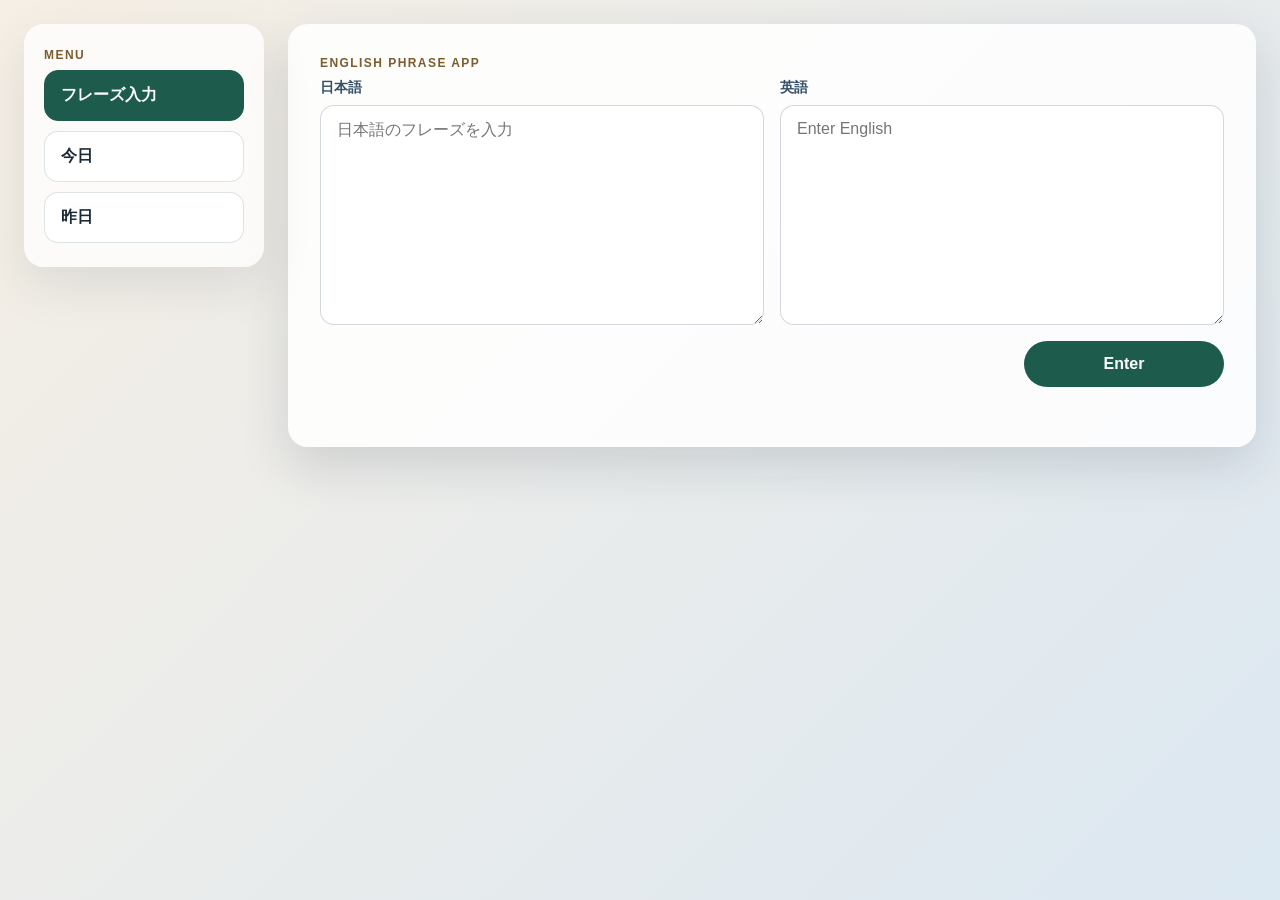
==== frontend/index.html @ 0d5b92e1 "レイアウト調整とリファクタリング" ====
<!DOCTYPE html>
<html lang="ja">
  <head>
    <meta charset="UTF-8" />
    <meta name="viewport" content="width=device-width, initial-scale=1.0" />
    <title>English Phrase App</title>
    <link rel="stylesheet" href="./style.css" />
  </head>
  <body>
    <main class="app">
      <aside class="sidebar">
        <p class="eyebrow">Menu</p>
        <nav class="menu" aria-label="Screen menu">
          <button class="menu-item is-active" type="button" data-screen-target="phrase-form">
            フレーズ入力
          </button>
          <button class="menu-item" type="button" data-screen-target="today-phrase">
            今日
          </button>
          <button class="menu-item" type="button" data-screen-target="yesterday-phrase">
            昨日
          </button>
        </nav>
      </aside>
      <section
        id="phrase-form"
        class="panel screen is-active"
        data-screen="phrase-form"
      >
        <p class="eyebrow">English Phrase App</p>
        <div class="input-row">
          <label class="field">
            <span class="field-label">日本語</span>
            <textarea
              id="japanese-input"
              class="text-input"
              placeholder="日本語のフレーズを入力"
              rows="8"
            ></textarea>
          </label>
          <label class="field">
            <span class="field-label">英語</span>
            <textarea
              id="english-input"
              class="text-input"
              placeholder="Enter English"
              rows="8"
            ></textarea>
          </label>
        </div>
        <div class="actions">
          <button id="submit-button" type="button">Enter</button>
        </div>
        <p id="result" class="result" aria-live="polite"></p>
      </section>
      <section id="today-phrase" class="panel screen" data-screen="today-phrase" hidden>
        <p class="eyebrow">Today</p>
        <div class="input-row">
          <div class="field">
            <span class="field-label">日本語</span>
            <p id="today-phrase-text" class="phrase-text"></p>
          </div>
          <div id="today-phrase-english-col" class="field">
            <span class="field-label">英語</span>
            <p id="today-phrase-english" class="phrase-text" hidden></p>
          </div>
        </div>
        <div class="phrase-actions">
          <p id="today-phrase-count" class="phrase-count"></p>
          <button id="show-english-button" class="secondary-button" type="button">
            英語表示
          </button>
          <button id="next-today-phrase-button" class="secondary-button" type="button">
            次へ
          </button>
        </div>
      </section>
      <section
        id="yesterday-phrase"
        class="panel screen"
        data-screen="yesterday-phrase"
        hidden
      >
        <p class="eyebrow">Yesterday</p>
        <div class="input-row">
          <div class="field">
            <span class="field-label">日本語</span>
            <p id="yesterday-phrase-text" class="phrase-text"></p>
          </div>
          <div id="yesterday-phrase-english-col" class="field">
            <span class="field-label">英語</span>
            <p id="yesterday-phrase-english" class="phrase-text" hidden></p>
          </div>
        </div>
        <div class="phrase-actions">
          <p id="yesterday-phrase-count" class="phrase-count"></p>
          <button id="show-yesterday-english-button" class="secondary-button" type="button">
            英語表示
          </button>
          <button id="next-yesterday-phrase-button" class="secondary-button" type="button">
            次へ
          </button>
        </div>
      </section>
    </main>
    <script src="./script.js"></script>
  </body>
</html>
---- frontend/style.css ----
* {
  box-sizing: border-box;
}

body {
  margin: 0;
  min-height: 100vh;
  font-family: "Segoe UI", sans-serif;
  background: linear-gradient(135deg, #f6efe5, #dce8f2);
  color: #1d2935;
}

.app {
  width: min(100%, 1380px);
  min-height: 100vh;
  display: grid;
  grid-template-columns: 240px minmax(0, 1fr);
  gap: 24px;
  align-items: start;
  padding: 24px;
  margin: 0 auto;
}

.sidebar {
  padding: 24px 20px;
  border-radius: 20px;
  background: rgba(255, 255, 255, 0.75);
  box-shadow: 0 18px 50px rgba(29, 41, 53, 0.1);
  backdrop-filter: blur(10px);
}

.panel {
  width: 100%;
  padding: 32px;
  border-radius: 20px;
  background: rgba(255, 255, 255, 0.88);
  box-shadow: 0 18px 50px rgba(29, 41, 53, 0.15);
}

.screen[hidden] {
  display: none;
}

.menu {
  display: grid;
  gap: 10px;
}

.menu-item {
  width: 100%;
  border: 1px solid rgba(53, 80, 103, 0.16);
  border-radius: 14px;
  padding: 14px 16px;
  font: inherit;
  font-weight: 600;
  text-align: left;
  color: #1d2935;
  background: rgba(255, 255, 255, 0.92);
  cursor: pointer;
}

.menu-item.is-active {
  color: #fff;
  background: #1d5c4d;
  border-color: #1d5c4d;
}

.eyebrow {
  margin: 0 0 8px;
  font-size: 12px;
  font-weight: 700;
  letter-spacing: 0.12em;
  text-transform: uppercase;
  color: #7a5c2e;
}

.input-row {
  display: flex;
  gap: 16px;
  align-items: start;
  margin-bottom: 16px;
}

.field {
  flex: 1;
  min-width: 0;
  display: grid;
  gap: 8px;
}

.actions {
  display: flex;
  justify-content: flex-end;
}

.field-label {
  font-size: 0.9rem;
  font-weight: 700;
  color: #355067;
}

.text-input {
  width: 100%;
  border: 1px solid rgba(53, 80, 103, 0.22);
  border-radius: 14px;
  padding: 14px 16px;
  font: inherit;
  color: inherit;
  background: rgba(255, 255, 255, 0.92);
}

textarea.text-input {
  min-height: 220px;
  resize: vertical;
}

.text-input:focus {
  outline: 2px solid rgba(29, 92, 77, 0.24);
  border-color: #1d5c4d;
}

.actions button {
  width: 200px;
  border: 0;
  border-radius: 999px;
  padding: 14px 20px;
  font: inherit;
  font-weight: 700;
  cursor: pointer;
  color: #fff;
  background: #1d5c4d;
}

.phrase-count {
  margin: 0 auto 0 0;
  font-weight: 700;
  color: #355067;
}

.phrase-text {
  margin: 0;
  min-height: 220px;
  font-size: clamp(1.6rem, 4vw, 2.5rem);
  line-height: 1.5;
  white-space: pre-wrap;
}

.phrase-actions {
  display: flex;
  align-items: center;
  gap: 12px;
  margin-top: 16px;
}

.secondary-button {
  border: 0;
  border-radius: 999px;
  padding: 12px 18px;
  font: inherit;
  font-weight: 700;
  color: #fff;
  background: #355067;
  cursor: pointer;
}

.secondary-button:last-child {
  background: #1d5c4d;
}

.secondary-button:disabled {
  cursor: not-allowed;
  opacity: 0.45;
}

.result {
  margin: 6px 0 0;
  min-height: 1.4em;
  font-weight: 700;
}

@media (max-width: 640px) {
  .app {
    grid-template-columns: 1fr;
  }

  .input-row {
    flex-direction: column;
  }

  .phrase-actions {
    justify-content: stretch;
  }

  .secondary-button {
    flex: 1;
  }
}
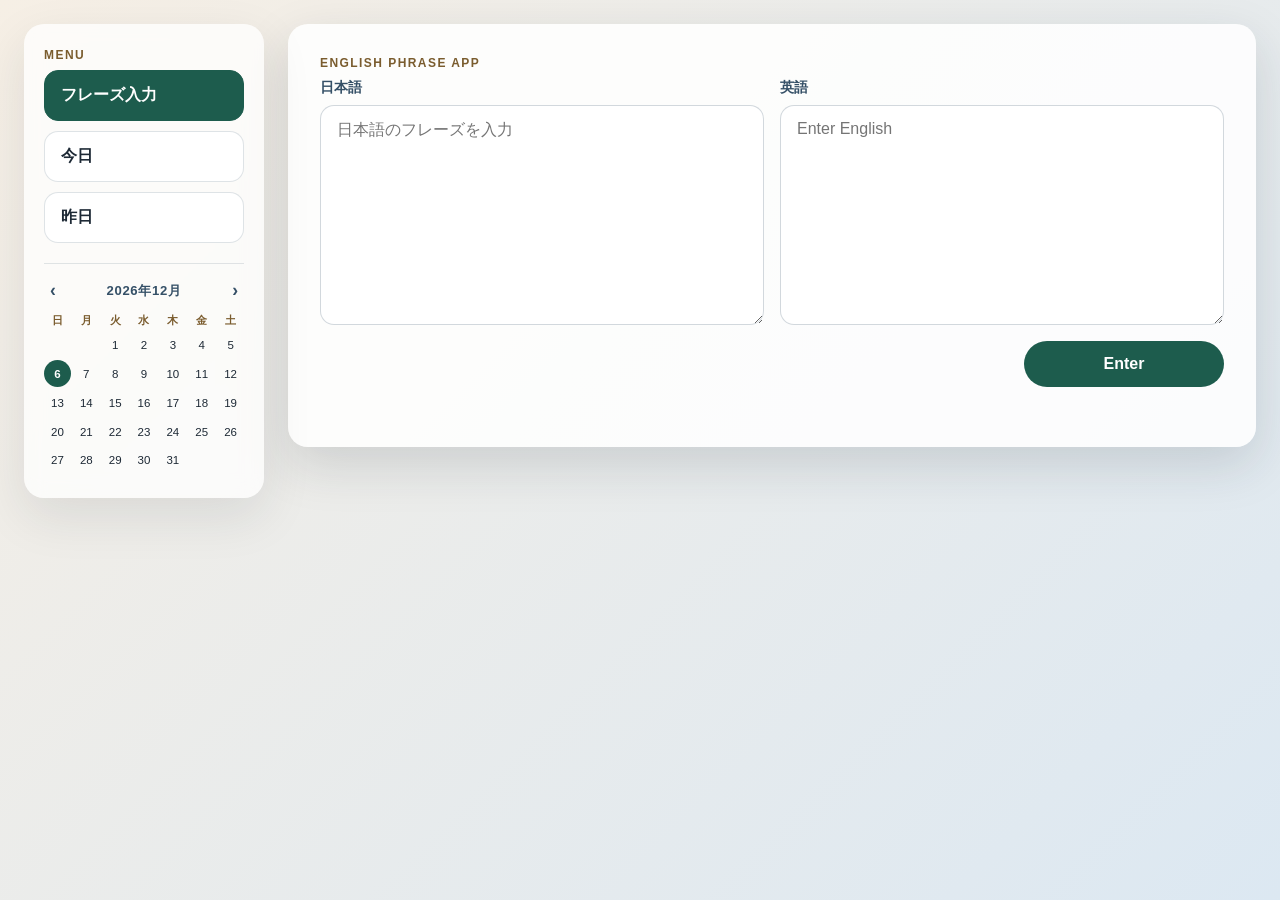
==== commit 32f75809: "サイドメニューのカレンダーの追加" ====
--- a/frontend/index.html
+++ b/frontend/index.html
@@ -21,6 +21,23 @@
             昨日
           </button>
         </nav>
+        <div class="calendar">
+          <div class="calendar-header">
+            <button id="calendar-prev" class="calendar-nav" type="button" aria-label="前月">&#8249;</button>
+            <span id="calendar-month-label" class="calendar-month"></span>
+            <button id="calendar-next" class="calendar-nav" type="button" aria-label="翌月">&#8250;</button>
+          </div>
+          <div class="calendar-grid">
+            <span class="calendar-dow">日</span>
+            <span class="calendar-dow">月</span>
+            <span class="calendar-dow">火</span>
+            <span class="calendar-dow">水</span>
+            <span class="calendar-dow">木</span>
+            <span class="calendar-dow">金</span>
+            <span class="calendar-dow">土</span>
+          </div>
+          <div id="calendar-days" class="calendar-grid"></div>
+        </div>
       </aside>
       <section
         id="phrase-form"
--- a/frontend/style.css
+++ b/frontend/style.css
@@ -178,6 +178,87 @@
   font-weight: 700;
 }
 
+.calendar {
+  margin-top: 20px;
+  padding-top: 16px;
+  border-top: 1px solid rgba(53, 80, 103, 0.14);
+}
+
+.calendar-header {
+  display: flex;
+  align-items: center;
+  justify-content: space-between;
+  margin-bottom: 8px;
+}
+
+.calendar-month {
+  font-size: 0.82rem;
+  font-weight: 700;
+  color: #355067;
+  letter-spacing: 0.05em;
+}
+
+.calendar-nav {
+  border: 0;
+  background: none;
+  padding: 2px 6px;
+  font-size: 1.1rem;
+  font-weight: 700;
+  color: #355067;
+  cursor: pointer;
+  border-radius: 6px;
+  line-height: 1;
+}
+
+.calendar-nav:hover {
+  background: rgba(29, 92, 77, 0.1);
+}
+
+.calendar-grid {
+  display: grid;
+  grid-template-columns: repeat(7, 1fr);
+  gap: 2px;
+}
+
+.calendar-dow {
+  font-size: 0.68rem;
+  font-weight: 700;
+  color: #7a5c2e;
+  text-align: center;
+  padding: 4px 0;
+}
+
+.calendar-day {
+  border: 0;
+  background: none;
+  padding: 0;
+  font: inherit;
+  font-size: 0.72rem;
+  color: #1d2935;
+  text-align: center;
+  aspect-ratio: 1;
+  display: flex;
+  align-items: center;
+  justify-content: center;
+  border-radius: 50%;
+  cursor: pointer;
+}
+
+.calendar-day:hover:not(.is-today) {
+  background: rgba(29, 92, 77, 0.1);
+}
+
+.calendar-day.is-today {
+  color: #fff;
+  background: #1d5c4d;
+  font-weight: 700;
+}
+
+.calendar-day.is-empty {
+  cursor: default;
+  pointer-events: none;
+}
+
 @media (max-width: 640px) {
   .app {
     grid-template-columns: 1fr;
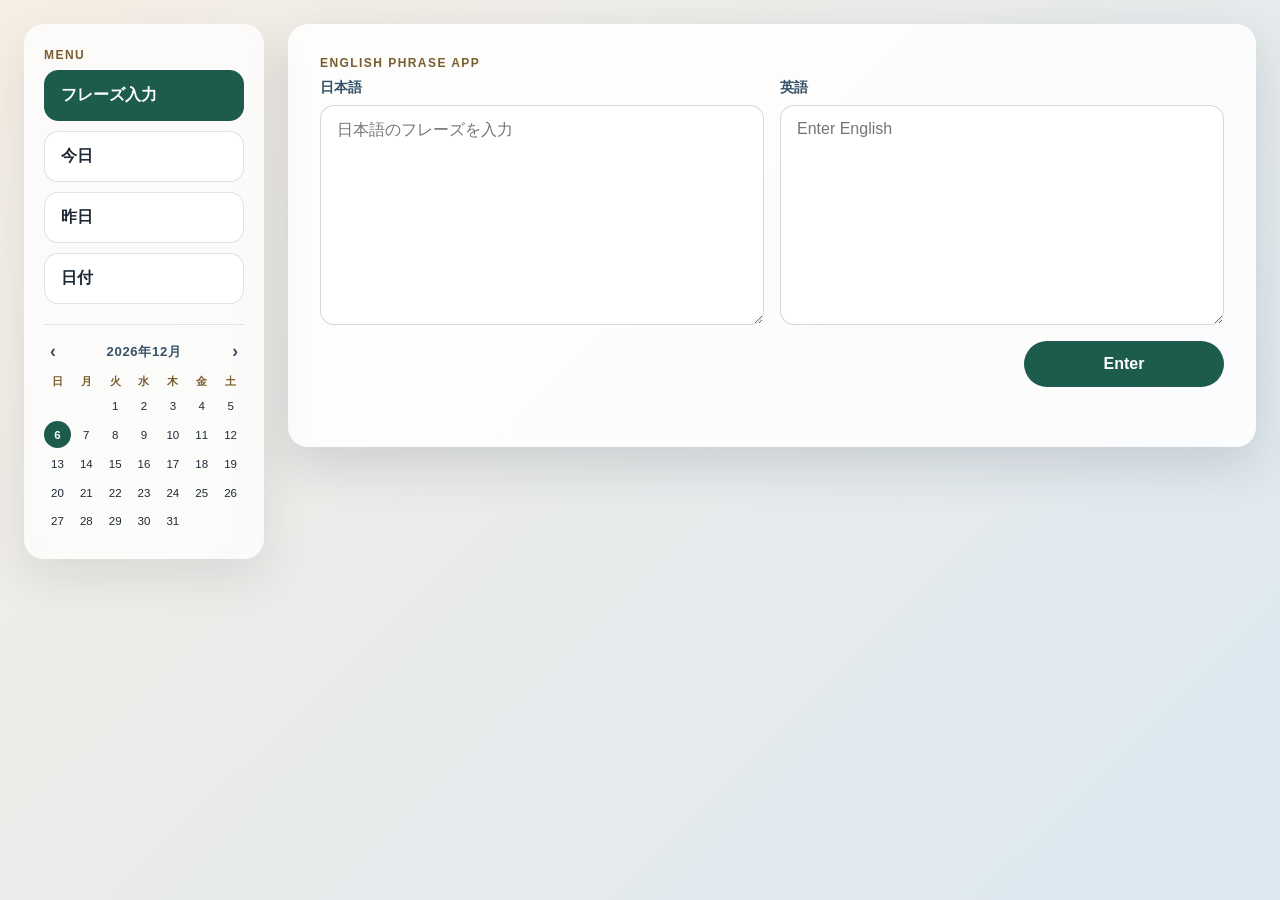
==== commit 6afc4f02: "取得処理のリファクタリング" ====
--- a/frontend/index.html
+++ b/frontend/index.html
@@ -19,6 +19,9 @@
           </button>
           <button class="menu-item" type="button" data-screen-target="yesterday-phrase">
             昨日
+          </button>
+          <button class="menu-item menu-item--date" type="button" data-screen-target="date-phrase">
+            日付
           </button>
         </nav>
         <div class="calendar">
@@ -119,6 +122,28 @@
           </button>
         </div>
       </section>
+      <section id="date-phrase" class="panel screen" data-screen="date-phrase" hidden>
+        <p id="date-phrase-eyebrow" class="eyebrow">Date</p>
+        <div class="input-row">
+          <div class="field">
+            <span class="field-label">日本語</span>
+            <p id="date-phrase-text" class="phrase-text"></p>
+          </div>
+          <div id="date-phrase-english-col" class="field">
+            <span class="field-label">英語</span>
+            <p id="date-phrase-english" class="phrase-text" hidden></p>
+          </div>
+        </div>
+        <div class="phrase-actions">
+          <p id="date-phrase-count" class="phrase-count"></p>
+          <button id="show-date-english-button" class="secondary-button" type="button">
+            英語表示
+          </button>
+          <button id="next-date-phrase-button" class="secondary-button" type="button">
+            次へ
+          </button>
+        </div>
+      </section>
     </main>
     <script src="./script.js"></script>
   </body>
--- a/frontend/style.css
+++ b/frontend/style.css
@@ -65,6 +65,11 @@
   border-color: #1d5c4d;
 }
 
+.menu-item--date {
+  pointer-events: none;
+  cursor: default;
+}
+
 .eyebrow {
   margin: 0 0 8px;
   font-size: 12px;
@@ -244,13 +249,19 @@
   cursor: pointer;
 }
 
-.calendar-day:hover:not(.is-today) {
+.calendar-day:hover:not(.is-today):not(.is-selected) {
   background: rgba(29, 92, 77, 0.1);
 }
 
 .calendar-day.is-today {
   color: #fff;
   background: #1d5c4d;
+  font-weight: 700;
+}
+
+.calendar-day.is-selected {
+  color: #fff;
+  background: #355067;
   font-weight: 700;
 }
 
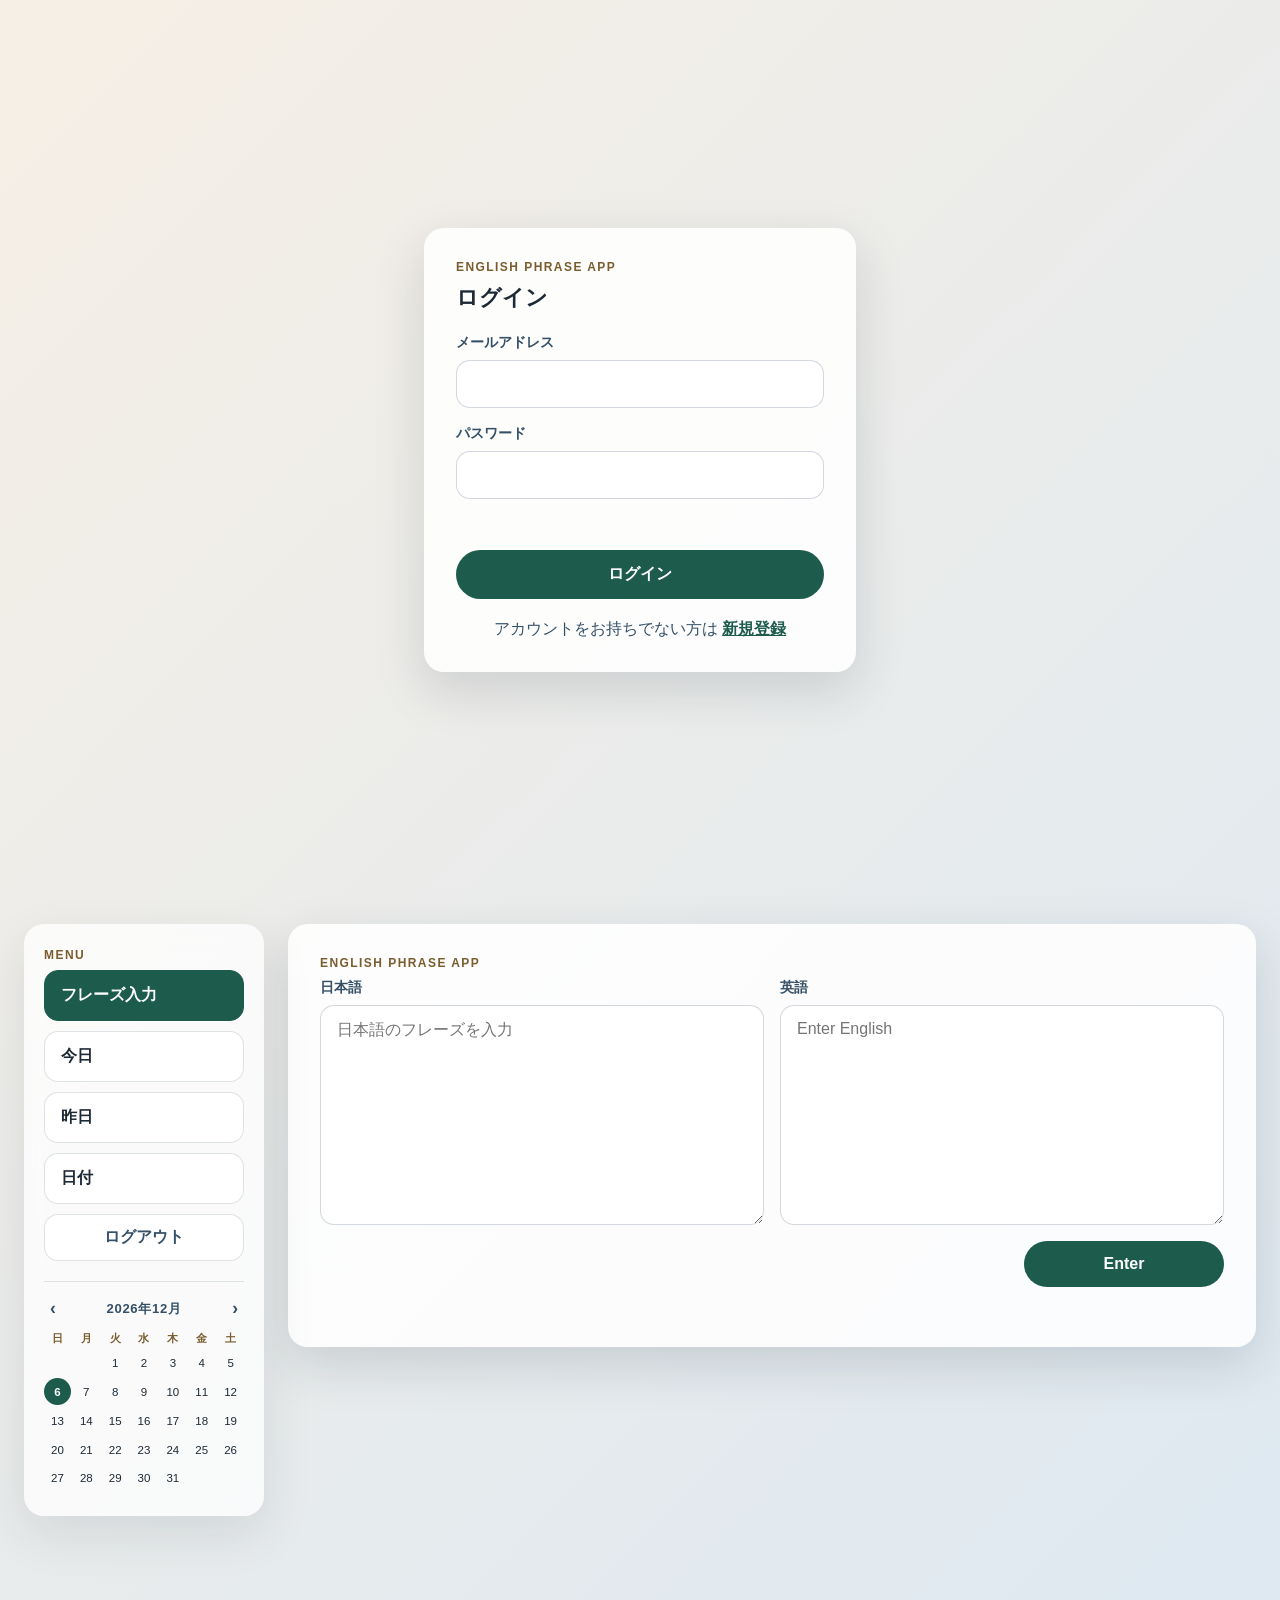
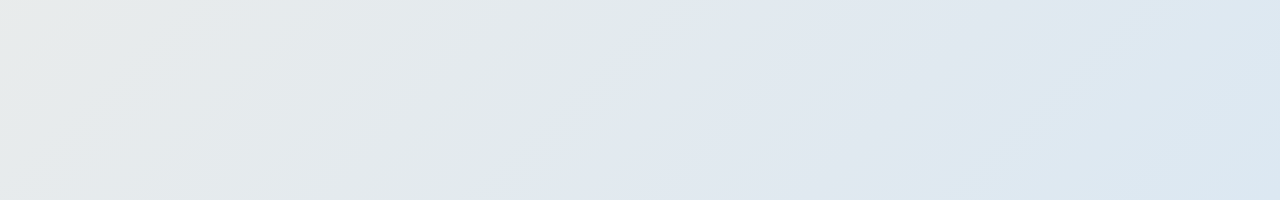
==== commit c5e2becc: "ログイン機能の追加" ====
--- a/frontend/index.html
+++ b/frontend/index.html
@@ -7,7 +7,77 @@
     <link rel="stylesheet" href="./style.css" />
   </head>
   <body>
-    <main class="app">
+    <div id="auth-view" class="auth-view" hidden>
+      <section class="panel auth-panel">
+        <p class="eyebrow">English Phrase App</p>
+
+        <form id="login-form" class="auth-form">
+          <h1 class="auth-title">ログイン</h1>
+          <label class="field">
+            <span class="field-label">メールアドレス</span>
+            <input
+              id="login-email"
+              class="text-input"
+              type="email"
+              autocomplete="email"
+              required
+            />
+          </label>
+          <label class="field">
+            <span class="field-label">パスワード</span>
+            <input
+              id="login-password"
+              class="text-input"
+              type="password"
+              autocomplete="current-password"
+              required
+            />
+          </label>
+          <p id="login-error" class="auth-error" aria-live="polite"></p>
+          <div class="actions">
+            <button id="login-submit" type="submit">ログイン</button>
+          </div>
+          <p class="auth-switch">
+            アカウントをお持ちでない方は
+            <button id="show-signup-button" class="link-button" type="button">新規登録</button>
+          </p>
+        </form>
+
+        <form id="signup-form" class="auth-form" hidden>
+          <h1 class="auth-title">新規登録</h1>
+          <label class="field">
+            <span class="field-label">メールアドレス</span>
+            <input
+              id="signup-email"
+              class="text-input"
+              type="email"
+              autocomplete="email"
+              required
+            />
+          </label>
+          <label class="field">
+            <span class="field-label">パスワード（8文字以上）</span>
+            <input
+              id="signup-password"
+              class="text-input"
+              type="password"
+              autocomplete="new-password"
+              minlength="8"
+              required
+            />
+          </label>
+          <p id="signup-error" class="auth-error" aria-live="polite"></p>
+          <div class="actions">
+            <button id="signup-submit" type="submit">登録する</button>
+          </div>
+          <p class="auth-switch">
+            すでにアカウントをお持ちの方は
+            <button id="show-login-button" class="link-button" type="button">ログイン</button>
+          </p>
+        </form>
+      </section>
+    </div>
+    <main id="app-view" class="app" hidden>
       <aside class="sidebar">
         <p class="eyebrow">Menu</p>
         <nav class="menu" aria-label="Screen menu">
@@ -24,6 +94,7 @@
             日付
           </button>
         </nav>
+        <button id="logout-button" class="logout-button" type="button">ログアウト</button>
         <div class="calendar">
           <div class="calendar-header">
             <button id="calendar-prev" class="calendar-nav" type="button" aria-label="前月">&#8249;</button>
@@ -90,6 +161,9 @@
           <button id="show-english-button" class="secondary-button" type="button">
             英語表示
           </button>
+          <button id="prev-today-phrase-button" class="secondary-button" type="button">
+            前へ
+          </button>
           <button id="next-today-phrase-button" class="secondary-button" type="button">
             次へ
           </button>
@@ -117,6 +191,9 @@
           <button id="show-yesterday-english-button" class="secondary-button" type="button">
             英語表示
           </button>
+          <button id="prev-yesterday-phrase-button" class="secondary-button" type="button">
+            前へ
+          </button>
           <button id="next-yesterday-phrase-button" class="secondary-button" type="button">
             次へ
           </button>
@@ -139,6 +216,9 @@
           <button id="show-date-english-button" class="secondary-button" type="button">
             英語表示
           </button>
+          <button id="prev-date-phrase-button" class="secondary-button" type="button">
+            前へ
+          </button>
           <button id="next-date-phrase-button" class="secondary-button" type="button">
             次へ
           </button>
--- a/frontend/style.css
+++ b/frontend/style.css
@@ -270,6 +270,77 @@
   pointer-events: none;
 }
 
+.auth-view {
+  width: min(100%, 480px);
+  min-height: 100vh;
+  display: flex;
+  align-items: center;
+  padding: 24px;
+  margin: 0 auto;
+}
+
+.auth-panel {
+  width: 100%;
+}
+
+.auth-title {
+  margin: 0 0 20px;
+  font-size: 1.4rem;
+}
+
+.auth-form[hidden] {
+  display: none;
+}
+
+.auth-form .field {
+  margin-bottom: 16px;
+}
+
+.auth-error {
+  margin: 0 0 12px;
+  min-height: 1.4em;
+  font-weight: 700;
+  color: #b3311f;
+}
+
+.auth-form .actions {
+  justify-content: stretch;
+}
+
+.auth-form .actions button {
+  width: 100%;
+}
+
+.auth-switch {
+  margin: 20px 0 0;
+  text-align: center;
+  color: #355067;
+}
+
+.link-button {
+  border: 0;
+  background: none;
+  padding: 0;
+  font: inherit;
+  font-weight: 700;
+  color: #1d5c4d;
+  text-decoration: underline;
+  cursor: pointer;
+}
+
+.logout-button {
+  width: 100%;
+  margin-top: 10px;
+  border: 1px solid rgba(53, 80, 103, 0.16);
+  border-radius: 14px;
+  padding: 12px 16px;
+  font: inherit;
+  font-weight: 600;
+  color: #355067;
+  background: rgba(255, 255, 255, 0.92);
+  cursor: pointer;
+}
+
 @media (max-width: 640px) {
   .app {
     grid-template-columns: 1fr;
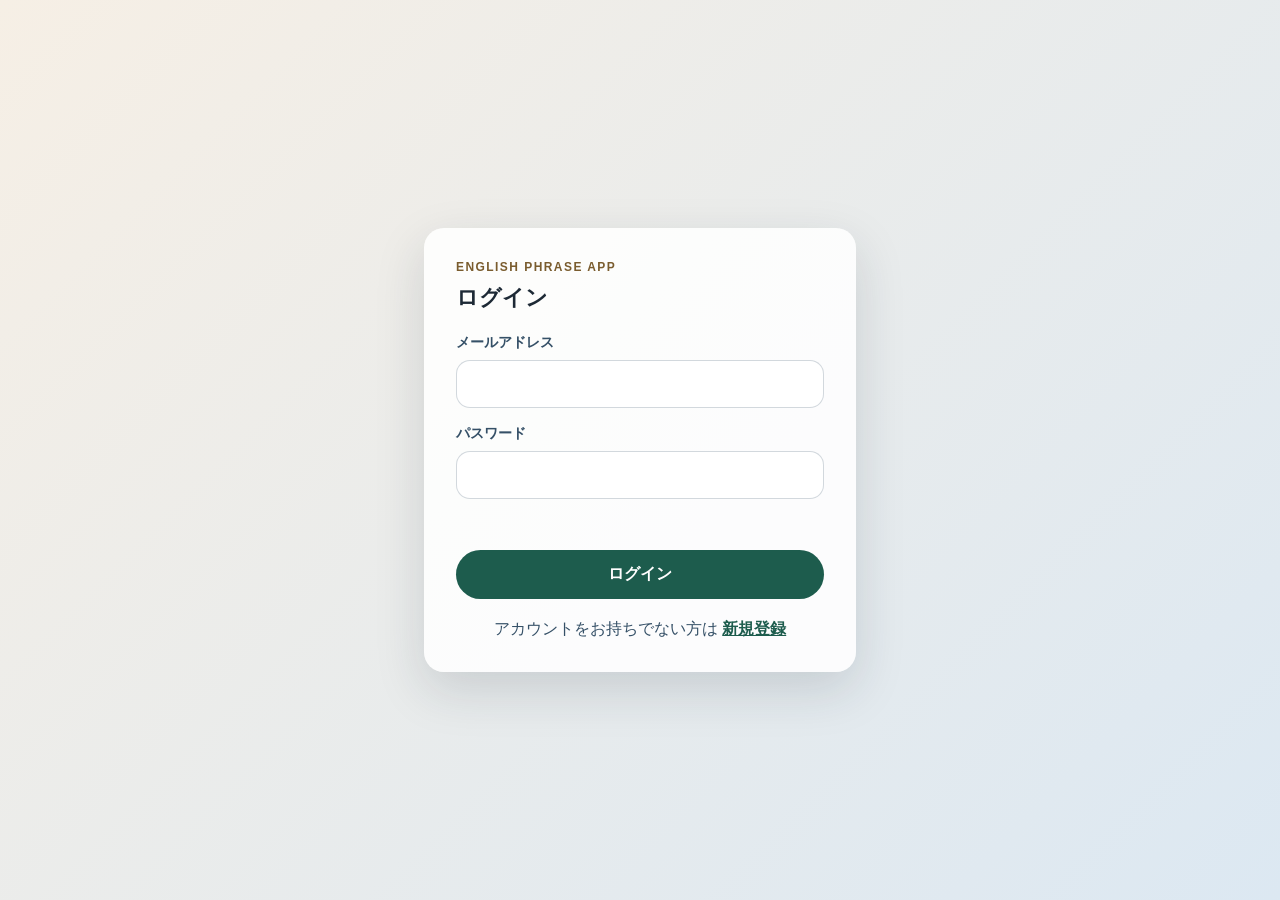
==== commit 52ac8343: "ログイン画面ページ分離" ====
--- a/frontend/index.html
+++ b/frontend/index.html
@@ -7,76 +7,6 @@
     <link rel="stylesheet" href="./style.css" />
   </head>
   <body>
-    <div id="auth-view" class="auth-view" hidden>
-      <section class="panel auth-panel">
-        <p class="eyebrow">English Phrase App</p>
-
-        <form id="login-form" class="auth-form">
-          <h1 class="auth-title">ログイン</h1>
-          <label class="field">
-            <span class="field-label">メールアドレス</span>
-            <input
-              id="login-email"
-              class="text-input"
-              type="email"
-              autocomplete="email"
-              required
-            />
-          </label>
-          <label class="field">
-            <span class="field-label">パスワード</span>
-            <input
-              id="login-password"
-              class="text-input"
-              type="password"
-              autocomplete="current-password"
-              required
-            />
-          </label>
-          <p id="login-error" class="auth-error" aria-live="polite"></p>
-          <div class="actions">
-            <button id="login-submit" type="submit">ログイン</button>
-          </div>
-          <p class="auth-switch">
-            アカウントをお持ちでない方は
-            <button id="show-signup-button" class="link-button" type="button">新規登録</button>
-          </p>
-        </form>
-
-        <form id="signup-form" class="auth-form" hidden>
-          <h1 class="auth-title">新規登録</h1>
-          <label class="field">
-            <span class="field-label">メールアドレス</span>
-            <input
-              id="signup-email"
-              class="text-input"
-              type="email"
-              autocomplete="email"
-              required
-            />
-          </label>
-          <label class="field">
-            <span class="field-label">パスワード（8文字以上）</span>
-            <input
-              id="signup-password"
-              class="text-input"
-              type="password"
-              autocomplete="new-password"
-              minlength="8"
-              required
-            />
-          </label>
-          <p id="signup-error" class="auth-error" aria-live="polite"></p>
-          <div class="actions">
-            <button id="signup-submit" type="submit">登録する</button>
-          </div>
-          <p class="auth-switch">
-            すでにアカウントをお持ちの方は
-            <button id="show-login-button" class="link-button" type="button">ログイン</button>
-          </p>
-        </form>
-      </section>
-    </div>
     <main id="app-view" class="app" hidden>
       <aside class="sidebar">
         <p class="eyebrow">Menu</p>
--- a/frontend/style.css
+++ b/frontend/style.css
@@ -288,10 +288,6 @@
   font-size: 1.4rem;
 }
 
-.auth-form[hidden] {
-  display: none;
-}
-
 .auth-form .field {
   margin-bottom: 16px;
 }
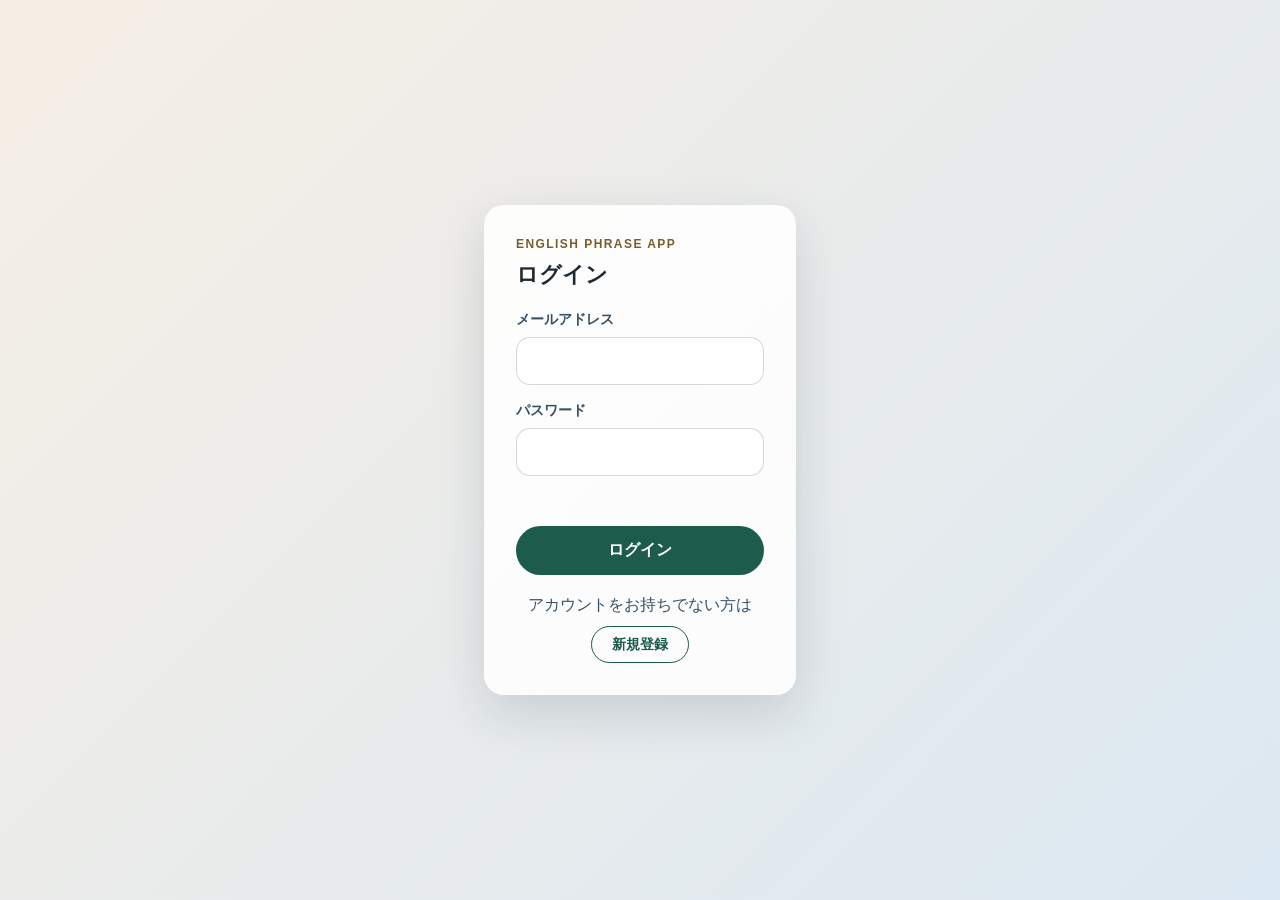
==== commit da65d478: "UI微調整" ====
--- a/frontend/index.html
+++ b/frontend/index.html
@@ -7,6 +7,7 @@
     <link rel="stylesheet" href="./style.css" />
   </head>
   <body>
+    <button id="logout-button" class="logout-button" type="button" hidden>ログアウト</button>
     <main id="app-view" class="app" hidden>
       <aside class="sidebar">
         <p class="eyebrow">Menu</p>
@@ -24,7 +25,6 @@
             日付
           </button>
         </nav>
-        <button id="logout-button" class="logout-button" type="button">ログアウト</button>
         <div class="calendar">
           <div class="calendar-header">
             <button id="calendar-prev" class="calendar-nav" type="button" aria-label="前月">&#8249;</button>
--- a/frontend/style.css
+++ b/frontend/style.css
@@ -134,6 +134,16 @@
   cursor: pointer;
   color: #fff;
   background: #1d5c4d;
+  transition: background-color 0.15s ease;
+}
+
+.actions button:hover {
+  background: #17493d;
+}
+
+.actions button:focus-visible {
+  outline: 3px solid rgba(29, 92, 77, 0.35);
+  outline-offset: 2px;
 }
 
 .phrase-count {
@@ -271,7 +281,7 @@
 }
 
 .auth-view {
-  width: min(100%, 480px);
+  width: min(100%, 360px);
   min-height: 100vh;
   display: flex;
   align-items: center;
@@ -309,31 +319,47 @@
 
 .auth-switch {
   margin: 20px 0 0;
+  display: flex;
+  flex-direction: column;
+  align-items: center;
+  gap: 10px;
   text-align: center;
   color: #355067;
 }
 
 .link-button {
-  border: 0;
-  background: none;
-  padding: 0;
-  font: inherit;
+  display: inline-block;
+  border: 1.5px solid #1d5c4d;
+  border-radius: 999px;
+  padding: 8px 20px;
+  font: inherit;
+  font-size: 0.9rem;
   font-weight: 700;
   color: #1d5c4d;
-  text-decoration: underline;
-  cursor: pointer;
+  background: transparent;
+  text-decoration: none;
+  cursor: pointer;
+  transition: background-color 0.15s ease, color 0.15s ease;
+}
+
+.link-button:hover {
+  background: #1d5c4d;
+  color: #fff;
 }
 
 .logout-button {
-  width: 100%;
-  margin-top: 10px;
+  position: fixed;
+  top: 20px;
+  right: 20px;
+  z-index: 10;
   border: 1px solid rgba(53, 80, 103, 0.16);
-  border-radius: 14px;
-  padding: 12px 16px;
+  border-radius: 999px;
+  padding: 10px 18px;
   font: inherit;
   font-weight: 600;
   color: #355067;
   background: rgba(255, 255, 255, 0.92);
+  box-shadow: 0 8px 20px rgba(29, 41, 53, 0.12);
   cursor: pointer;
 }
 
